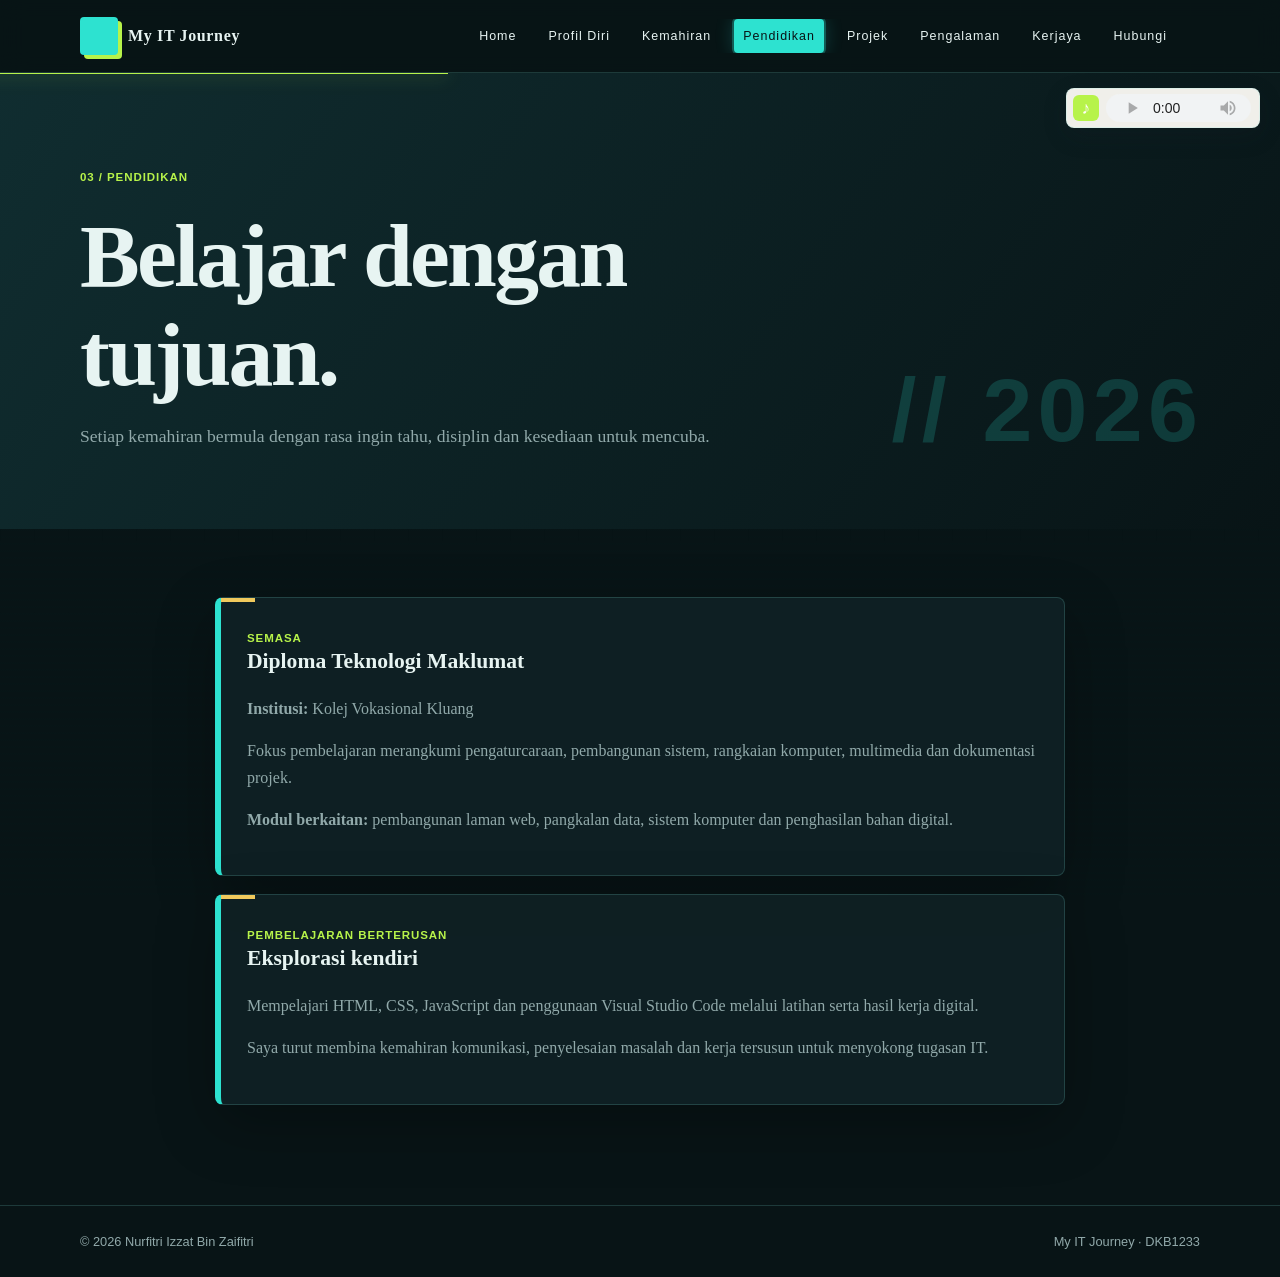
==== pendidikan.html @ c68558ab "Add files via upload" ====
<!DOCTYPE html>
<html lang="ms"><head><meta charset="UTF-8"><meta name="viewport" content="width=device-width, initial-scale=1.0"><title>Pendidikan | My IT Journey</title><link rel="stylesheet" href="style.css"><link rel="stylesheet" href="theme.css"></head><body>
<header class="topbar"><div class="container nav"><a href="index.html" class="brand"><span class="brand-mark">NI</span><span>My IT Journey</span></a><nav class="nav-links"><a href="index.html">Home</a><a href="profil.html">Profil Diri</a><a href="kemahiran.html">Kemahiran</a><a href="pendidikan.html">Pendidikan</a><a href="projek.html">Projek</a><a href="pengalaman.html">Pengalaman</a><a href="kerjaya.html">Kerjaya</a><a href="hubungi.html">Hubungi</a></nav><div class="header-audio" aria-label="Kawalan muzik latar"><span class="header-audio-label">Muzik latar</span><audio class="background-music" controls autoplay loop preload="auto" aria-label="Muzik latar portfolio"><source src="assets/music/background.mp3" type="audio/mpeg">Pelayar anda tidak menyokong audio.</audio></div></div></header>
<main><section class="page-hero"><div class="container"><span class="eyebrow">03 / PENDIDIKAN</span><h1>Belajar dengan tujuan.</h1><p>Setiap kemahiran bermula dengan rasa ingin tahu, disiplin dan kesediaan untuk mencuba.</p></div></section><section class="page-content"><div class="container timeline"><article class="card"><span class="eyebrow">SEMASA</span><h3>Diploma Teknologi Maklumat</h3><p><strong>Institusi:</strong> Kolej Vokasional Kluang</p><p>Fokus pembelajaran merangkumi pengaturcaraan, pembangunan sistem, rangkaian komputer, multimedia dan dokumentasi projek.</p><p><strong>Modul berkaitan:</strong> pembangunan laman web, pangkalan data, sistem komputer dan penghasilan bahan digital.</p></article><article class="card"><span class="eyebrow">PEMBELAJARAN BERTERUSAN</span><h3>Eksplorasi kendiri</h3><p>Mempelajari HTML, CSS, JavaScript dan penggunaan Visual Studio Code melalui latihan serta hasil kerja digital.</p><p>Saya turut membina kemahiran komunikasi, penyelesaian masalah dan kerja tersusun untuk menyokong tugasan IT.</p></article></div></section></main><footer><div class="container footer-row"><span>© 2026 Nurfitri Izzat Bin Zaifitri</span><span>My IT Journey · DKB1233</span></div></footer><script src="script.js"></script></body></html>
---- style.css ----
:root {
    --ink: #17212b;
    --muted: #61707d;
    --paper: #f5f1e9;
    --white: #fffdf8;
    --teal: #0c7775;
    --coral: #e06b4e;
    --line: #d8d1c5;
    --shadow: 0 18px 50px rgba(23, 33, 43, .10);
}

* { box-sizing: border-box; }
html { scroll-behavior: smooth; }
body { margin: 0; color: var(--ink); background: var(--paper); font-family: Georgia, 'Times New Roman', serif; line-height: 1.65; }
a { color: var(--teal); }
.container { width: min(1120px, calc(100% - 40px)); margin: auto; }
.topbar { position: sticky; top: 0; z-index: 10; background: rgba(245, 241, 233, .94); border-bottom: 1px solid var(--line); backdrop-filter: blur(12px); }
.nav { display: flex; align-items: center; justify-content: space-between; gap: 24px; min-height: 72px; }
.brand { color: var(--ink); text-decoration: none; font-weight: 700; letter-spacing: .04em; display: flex; align-items: center; gap: 10px; }
.brand-mark { display: grid; place-items: center; width: 38px; aspect-ratio: 1; color: transparent; background: var(--teal); border-radius: 50%; font-family: Arial, sans-serif; font-size: 0; }
.nav-links { display: flex; flex-wrap: wrap; justify-content: flex-end; gap: 14px; font-family: Arial, sans-serif; font-size: .78rem; }
.nav-links a { color: var(--ink); text-decoration: none; }
.nav-links a:hover { color: var(--coral); }
.header-audio { position: fixed; top: 88px; right: 20px; z-index: 15; display: flex; align-items: center; gap: 7px; width: max-content; max-width: calc(100vw - 40px); padding: 5px 8px 5px 6px; border: 1px solid var(--line); border-radius: 8px; background: rgba(255, 253, 248, .94); font: 700 .72rem Arial, sans-serif; white-space: nowrap; box-shadow: 0 8px 24px rgba(23, 33, 43, .16); }
.audio-icon { display: grid; place-items: center; flex: 0 0 26px; width: 26px; height: 26px; color: var(--white); background: var(--coral); border-radius: 6px; font: 1.1rem Georgia, serif; }
.audio-copy { display: block; min-width: 0; }
.audio-copy strong { color: var(--ink); font-size: .65rem; }
.audio-status { color: var(--teal); font-size: .58rem; letter-spacing: .1em; }
.audio-bars { display: flex; align-items: center; justify-content: center; gap: 3px; height: 26px; }
.audio-bars i { display: block; width: 3px; height: 8px; border-radius: 3px; background: var(--teal); }
.header-audio.is-playing .audio-bars i { animation: audioBar .8s ease-in-out infinite alternate; }
.header-audio.is-playing .audio-bars i:nth-child(2) { animation-delay: -.25s; }
.header-audio.is-playing .audio-bars i:nth-child(3) { animation-delay: -.5s; }
.header-audio.is-playing .audio-bars i:nth-child(4) { animation-delay: -.15s; }
.header-audio.is-playing .audio-bars i:nth-child(5) { animation-delay: -.4s; }
.header-audio audio { width: 145px; height: 28px; }
@keyframes audioBar { from { height: 5px; opacity: .55; } to { height: 24px; opacity: 1; } }
.hero { padding: 100px 0 80px; background: linear-gradient(135deg, #dcece7 0%, var(--paper) 58%, #f2d6c8 100%); }
.hero-grid { display: grid; grid-template-columns: 1.25fr .75fr; align-items: center; gap: 64px; }
.eyebrow { color: var(--coral); font: 700 .72rem/1.2 Arial, sans-serif; letter-spacing: .16em; }
h1, h2, h3 { line-height: 1.1; margin-top: 0; }
h1 { max-width: 720px; margin: 18px 0; font-size: clamp(3.5rem, 9vw, 7.5rem); letter-spacing: .02em; }
h1 span { color: var(--teal); }
h2 { font-size: clamp(2rem, 4vw, 3.3rem); margin-bottom: 26px; }
h3 { font-size: 1.35rem; }
.lead { max-width: 620px; color: var(--muted); font-size: 1.15rem; }
.actions { display: flex; flex-wrap: wrap; gap: 12px; margin: 28px 0; }
.btn { display: inline-block; padding: 11px 18px; border: 1px solid var(--teal); border-radius: 4px; text-decoration: none; font-family: Arial, sans-serif; font-weight: 700; }
.btn.primary { color: var(--white); background: var(--teal); }
.btn.ghost { color: var(--teal); }
.card, .avatar-card { background: rgba(255, 253, 248, .8); border: 1px solid var(--line); border-radius: 8px; padding: 26px; box-shadow: var(--shadow); }
.avatar-card { text-align: center; transform: rotate(2deg); }
.avatar { width: min(100%, 270px); margin: 0 auto 22px; }
.avatar img { display: block; width: 100%; }
.avatar-card p, .card p { color: var(--muted); }
audio { width: 100%; }
.section { padding: 88px 0; }
.section.alt { background: #e7efeb; }
.section-head { margin-bottom: 28px; }
.grid-3 { display: grid; grid-template-columns: repeat(3, 1fr); gap: 18px; }
.card { height: 100%; transition: transform .25s ease, box-shadow .25s ease; }
.card:hover { transform: translateY(-5px); box-shadow: 0 22px 56px rgba(23, 33, 43, .16); }
.media-box { overflow: hidden; border-radius: 6px; background: var(--ink); }
video { display: block; width: 100%; min-height: 260px; }
.cta { max-width: 850px; }
footer { padding: 28px 0; border-top: 1px solid var(--line); font: .8rem Arial, sans-serif; color: var(--muted); }
.footer-row { display: flex; justify-content: space-between; gap: 18px; }
@media (min-width: 801px) {
    .nav { display: grid; grid-template-columns: auto minmax(0, 1fr) auto; align-items: center; }
    .nav-links { flex-wrap: nowrap; min-width: 0; overflow-x: auto; scrollbar-width: none; }
    .nav-links::-webkit-scrollbar { display: none; }
    .nav-links a { flex: 0 0 auto; }
}
@media (max-width: 800px) { .nav { align-items: flex-start; flex-direction: column; padding: 14px 0; } .nav-links { justify-content: flex-start; } .header-audio { top: 76px; right: 12px; max-width: calc(100vw - 24px); padding: 4px 6px; } .audio-copy { display: none; } .header-audio audio { width: 132px; } .hero-grid, .grid-3 { grid-template-columns: 1fr; } .hero { padding-top: 65px; } .avatar-card { max-width: 420px; margin: auto; } }
@media (max-width: 520px) { .container { width: min(100% - 28px, 1120px); } h1 { font-size: 3.4rem; } .section { padding: 60px 0; } .footer-row { flex-direction: column; } }
---- theme.css ----
:root {
    --ink: #e7f4f2;
    --muted: #91a9aa;
    --paper: #081416;
    --panel: #102326;
    --teal: #2de2d0;
    --coral: #b7f34a;
    --yellow: #f0c95c;
    --line: rgba(129, 232, 221, .18);
    --shadow: 0 20px 60px rgba(0, 0, 0, .28);
}

html { background: var(--paper); }
body { position: relative; isolation: isolate; background: var(--paper); color: var(--ink); }
body.home-page main > section:not(.hero) { display: none; }
body::before { content: ''; position: fixed; inset: 0; z-index: -2; pointer-events: none; opacity: .22; background-image: linear-gradient(rgba(45,226,208,.07) 1px, transparent 1px), linear-gradient(90deg, rgba(45,226,208,.07) 1px, transparent 1px); background-size: 34px 34px; mask-image: linear-gradient(to bottom, black, transparent 80%); animation: gridDrift 18s linear infinite; }
body::after { content: ''; position: fixed; inset: 0; z-index: -1; pointer-events: none; opacity: .12; background: repeating-linear-gradient(0deg, transparent 0 5px, rgba(45,226,208,.12) 6px, transparent 7px); animation: scanLine 8s linear infinite; }
.topbar { background: rgba(8, 20, 22, .9); border-bottom-color: var(--line); }
.brand-mark { background: var(--teal); color: #081416; border-radius: 4px; box-shadow: 4px 4px 0 var(--coral); }
.nav-links a { padding: 7px 9px; border-radius: 4px; transition: background .2s, color .2s; }
.nav-links a { color: var(--ink); }
.nav-links a:hover { background: var(--teal); color: #081416; }
.nav-links a.active { color: #081416; background: var(--teal); box-shadow: 0 0 0 2px rgba(45,226,208,.28), 0 0 18px rgba(45,226,208,.25); }
.menu-toggle { display: none; border: 1px solid var(--line); border-radius: 4px; padding: 9px; background: var(--panel); cursor: pointer; }
.menu-toggle span { display: block; width: 22px; height: 2px; margin: 4px; background: var(--teal); transition: transform .2s, opacity .2s; }
.scroll-progress { position: fixed; inset: 0 auto auto 0; z-index: 20; width: 0; height: 3px; background: var(--coral); box-shadow: 0 0 12px var(--coral); transition: width .08s linear; }
.back-to-top { position: fixed; right: 22px; bottom: 22px; z-index: 9; width: 42px; aspect-ratio: 1; border: 1px solid var(--teal); border-radius: 4px; color: #081416; background: var(--teal); cursor: pointer; font: 700 1.3rem Arial, sans-serif; opacity: 0; pointer-events: none; transform: translateY(12px); transition: opacity .2s, transform .2s; }
.back-to-top.is-visible { opacity: 1; pointer-events: auto; transform: translateY(0); }
.btn.primary { color: #081416; background: var(--teal); }
.btn.ghost { color: var(--teal); }
.eyebrow, .nav-links, .tag, .filter-btn, .contact-form label { letter-spacing: .08em; }
.hero { position: relative; overflow: hidden; background: radial-gradient(circle at 82% 22%, rgba(45,226,208,.16), transparent 24%), linear-gradient(135deg, #102d30, var(--paper) 65%); }
.hero::after { content: '01'; position: absolute; right: 8%; top: 16%; color: rgba(183,243,74,.24); font: 700 9rem/1 Arial, sans-serif; }
h1 { font-weight: 700; letter-spacing: -.03em; }
h1 span { color: var(--teal); text-decoration: underline; text-decoration-color: var(--coral); text-decoration-thickness: 5px; text-underline-offset: 5px; }
.eyebrow { font-family: Arial, sans-serif; }
.card, .avatar-card { position: relative; border-color: var(--line); background: rgba(16, 35, 38, .82); box-shadow: var(--shadow); }
.page-hero, .page-content .card, .hero-content, .avatar-card, .section .card { opacity: 0; transform: translateY(18px); transition: opacity .65s ease var(--reveal-delay), transform .65s ease var(--reveal-delay); }
.page-hero.is-visible, .page-content .card.is-visible, .hero-content.is-visible, .avatar-card.is-visible, .section .card.is-visible { opacity: 1; transform: translateY(0); }
.card::before { content: ''; position: absolute; left: 0; top: 0; width: 34px; height: 4px; background: var(--yellow); animation: signalPulse 2.4s ease-in-out infinite; }
.audio-card { border-left: 5px solid var(--teal); }
.audio-card h3::before { content: 'STATUS / '; color: var(--coral); font: 700 .65rem Arial, sans-serif; letter-spacing: .12em; }
.btn { transition: transform .2s, box-shadow .2s; }
.btn:hover { transform: translate(-2px, -2px); box-shadow: 5px 5px 0 var(--yellow); }
.section.alt { background: #0c1d20; }
.section-head h2 { max-width: 740px; }
.media-box { border: 5px solid var(--teal); box-shadow: 10px 10px 0 var(--coral); }
@keyframes floatIn { from { opacity: 0; transform: translateY(20px); } to { opacity: 1; transform: translateY(0); } }
.hero-content, .avatar-card { animation: floatIn .8s ease both; }
.avatar-card { animation-delay: .15s; }
.page-hero { padding: 90px 0 60px; background: linear-gradient(125deg, #102d30, var(--paper)); }
.page-hero h1 { margin-bottom: 12px; font-size: clamp(2.8rem, 7vw, 6rem); }
.page-hero p { max-width: 680px; color: var(--muted); font-size: 1.1rem; }
.page-content { padding: 68px 0 100px; }
.page-content, .page-hero, .hero, footer { animation: pageEnter .7s ease both; }
.feature-grid { display: grid; grid-template-columns: repeat(3, minmax(0, 1fr)); gap: 18px; }
.feature-grid .card { min-height: 190px; }
.skill-progress { margin-top: 28px; }
.skill-progress h2 { margin: 8px 0 0; font-size: clamp(1.7rem, 3vw, 2.5rem); }
.progress-item { margin-top: 22px; }
.progress-label { display: flex; justify-content: space-between; gap: 20px; margin-bottom: 8px; font: 700 .86rem Arial, sans-serif; }
.progress-label span { color: var(--coral); }
.progress-track { height: 12px; overflow: hidden; border: 1px solid var(--line); border-radius: 2px; background: #071012; }
.progress-track span { display: block; width: var(--progress); height: 100%; background: linear-gradient(90deg, var(--teal), var(--coral)); box-shadow: 0 0 15px rgba(45, 226, 208, .5); animation: progressIn 1.1s ease both; transform-origin: left; }
.tag { display: inline-block; margin: 4px 4px 0 0; padding: 5px 10px; color: #081416; background: var(--teal); border-radius: 3px; font: 700 .75rem Arial, sans-serif; }
.timeline { display: grid; gap: 18px; max-width: 850px; }
.timeline .card { border-left: 6px solid var(--teal); }
.project-toolbar { display: flex; flex-wrap: wrap; gap: 10px; margin-bottom: 22px; }
.filter-btn { padding: 9px 14px; border: 1px solid var(--line); border-radius: 3px; background: var(--panel); color: var(--ink); cursor: pointer; font: 700 .8rem Arial, sans-serif; }
.filter-btn.active, .filter-btn:hover { color: #081416; background: var(--teal); }
.contact-form { display: grid; gap: 14px; max-width: 680px; }
.contact-form label { font: 700 .82rem Arial, sans-serif; }
.contact-form input, .contact-form textarea { width: 100%; margin-top: 5px; padding: 13px; border: 1px solid var(--line); border-radius: 3px; background: #081416; color: var(--ink); font: inherit; }
.contact-form textarea { min-height: 140px; resize: vertical; }
.form-status { color: var(--teal); font-weight: 700; }
.page-hero { position: relative; overflow: hidden; }
.page-hero::before { content: ''; position: absolute; top: 0; left: -20%; width: 55%; height: 1px; background: var(--coral); box-shadow: 0 0 18px var(--coral); animation: heroSweep 5s ease-in-out infinite; }
.page-hero::after { content: '// 2026'; position: absolute; right: 6%; bottom: 16%; color: rgba(45,226,208,.18); font: 700 clamp(2rem, 7vw, 6rem)/1 Arial, sans-serif; letter-spacing: .06em; animation: codeFloat 4s ease-in-out infinite; pointer-events: none; }
.page-hero.is-visible h1 { animation: innerTitleReveal .9s cubic-bezier(.2,.8,.2,1) .15s both; }
.page-hero.is-visible .eyebrow { animation: innerEyebrow .7s ease both; }
.page-content .card.is-visible { animation: cardRise .75s cubic-bezier(.2,.8,.2,1) var(--reveal-delay) both; }
.page-content .card:hover { border-color: var(--teal); }
.page-content .tag { animation: tagPop .5s ease both; }
.page-content .tag:nth-child(2) { animation-delay: .08s; }
.page-content .tag:nth-child(3) { animation-delay: .16s; }
.page-content .tag:nth-child(4) { animation-delay: .24s; }
.project-toolbar { animation: toolbarSlide .7s ease .2s both; }
.filter-btn { transition: transform .2s, color .2s, background .2s; }
.filter-btn:active { transform: scale(.94); }
@keyframes heroSweep { 0%, 100% { transform: translateX(0); opacity: .3; } 50% { transform: translateX(215%); opacity: 1; } }
@keyframes codeFloat { 0%, 100% { transform: translateY(0) rotate(-2deg); opacity: .45; } 50% { transform: translateY(-10px) rotate(2deg); opacity: .8; } }
@keyframes innerTitleReveal { from { opacity: 0; clip-path: inset(0 100% 0 0); transform: translateX(-18px); } to { opacity: 1; clip-path: inset(0 0 0 0); transform: translateX(0); } }
@keyframes innerEyebrow { from { opacity: 0; transform: translateX(-12px); } to { opacity: 1; transform: translateX(0); } }
@keyframes cardRise { from { opacity: 0; transform: translateY(24px) scale(.98); } to { opacity: 1; transform: translateY(0) scale(1); } }
@keyframes tagPop { from { opacity: 0; transform: translateY(6px) scale(.85); } to { opacity: 1; transform: translateY(0) scale(1); } }
@keyframes toolbarSlide { from { opacity: 0; transform: translateX(-14px); } to { opacity: 1; transform: translateX(0); } }
@keyframes gridDrift { from { background-position: 0 0, 0 0; } to { background-position: 34px 34px, 34px 34px; } }
@keyframes scanLine { from { transform: translateY(-10%); } to { transform: translateY(10%); } }
@keyframes signalPulse { 0%, 100% { opacity: .55; width: 34px; } 50% { opacity: 1; width: 58px; } }
@keyframes pageEnter { from { opacity: 0; transform: translateY(14px); } to { opacity: 1; transform: translateY(0); } }
@keyframes progressIn { from { transform: scaleX(0); } to { transform: scaleX(1); } }
@media (prefers-reduced-motion: reduce) { *, *::before, *::after { animation-duration: .01ms !important; animation-iteration-count: 1 !important; scroll-behavior: auto !important; } }
@media (max-width: 800px) { .feature-grid { grid-template-columns: 1fr; } .page-hero { padding-top: 60px; } .menu-toggle { display: block; margin-left: auto; } .nav { position: relative; } .nav-links { display: none; width: 100%; padding: 10px 0 4px; } .nav-links.is-open { display: flex; } }
@media (prefers-reduced-motion: reduce) { .page-hero, .page-content .card, .hero-content, .avatar-card, .section .card { opacity: 1; transform: none; transition: none; } }
.page-hero, .page-content .card, .page-content .tag, .project-toolbar { animation-play-state: running; }
.home-page .hero::before, .home-page .avatar-card, .home-page .audio-card { animation-play-state: running; }
@media (prefers-reduced-motion: reduce) { .page-hero::before, .page-hero::after, .page-hero.is-visible h1, .page-hero.is-visible .eyebrow, .page-content .card.is-visible, .page-content .tag, .project-toolbar, .home-page .hero::before, .home-page .hero-content, .home-page .avatar-card, .home-page .audio-card { animation: none !important; } }
.home-page .hero::before { content: ''; position: absolute; top: 14%; left: 52%; width: 42vw; height: 42vw; max-width: 560px; max-height: 560px; border: 1px solid rgba(45,226,208,.2); border-radius: 50%; box-shadow: 0 0 0 18px rgba(45,226,208,.03), 0 0 0 42px rgba(183,243,74,.025); animation: orbitRing 16s linear infinite; pointer-events: none; }
.home-page .hero-content.is-visible { animation: homeContentIn .95s cubic-bezier(.2,.8,.2,1) both; }
.home-page .hero-content.is-visible .eyebrow { animation: signalReveal .8s ease .2s both; }
.home-page .hero-content.is-visible h1 { animation: titleReveal 1s cubic-bezier(.2,.8,.2,1) .28s both; }
.home-page .hero-content.is-visible .lead { animation: textReveal .8s ease .45s both; }
.home-page .hero-content.is-visible .career-statement { animation: textReveal .8s ease .58s both; }
.home-page .avatar-card.is-visible { animation: avatarReveal 1s cubic-bezier(.2,.8,.2,1) .2s both, avatarFloat 5s ease-in-out 1.4s infinite; }
.home-page .avatar-card:hover { transform: rotate(0) translateY(-10px) scale(1.02); }
.home-page .audio-card { animation: audioPulse 3s ease-in-out 1.5s infinite; }
@keyframes homeContentIn { from { opacity: 0; transform: translateX(-28px); } to { opacity: 1; transform: translateX(0); } }
@keyframes signalReveal { from { opacity: 0; letter-spacing: .35em; } to { opacity: 1; letter-spacing: .08em; } }
@keyframes titleReveal { from { opacity: 0; transform: translateY(18px) skewY(2deg); } to { opacity: 1; transform: translateY(0) skewY(0); } }
@keyframes textReveal { from { opacity: 0; transform: translateY(10px); } to { opacity: 1; transform: translateY(0); } }
@keyframes avatarReveal { from { opacity: 0; transform: translateY(26px) rotate(7deg) scale(.94); } to { opacity: 1; transform: translateY(0) rotate(2deg) scale(1); } }
@keyframes avatarFloat { 0%, 100% { margin-top: 0; } 50% { margin-top: -8px; } }
@keyframes audioPulse { 0%, 100% { box-shadow: var(--shadow); } 50% { box-shadow: 0 0 0 3px rgba(45,226,208,.12), 0 20px 60px rgba(0,0,0,.28); } }
@keyframes orbitRing { from { transform: rotate(0) translateX(12px) rotate(0); } to { transform: rotate(360deg) translateX(12px) rotate(-360deg); } }
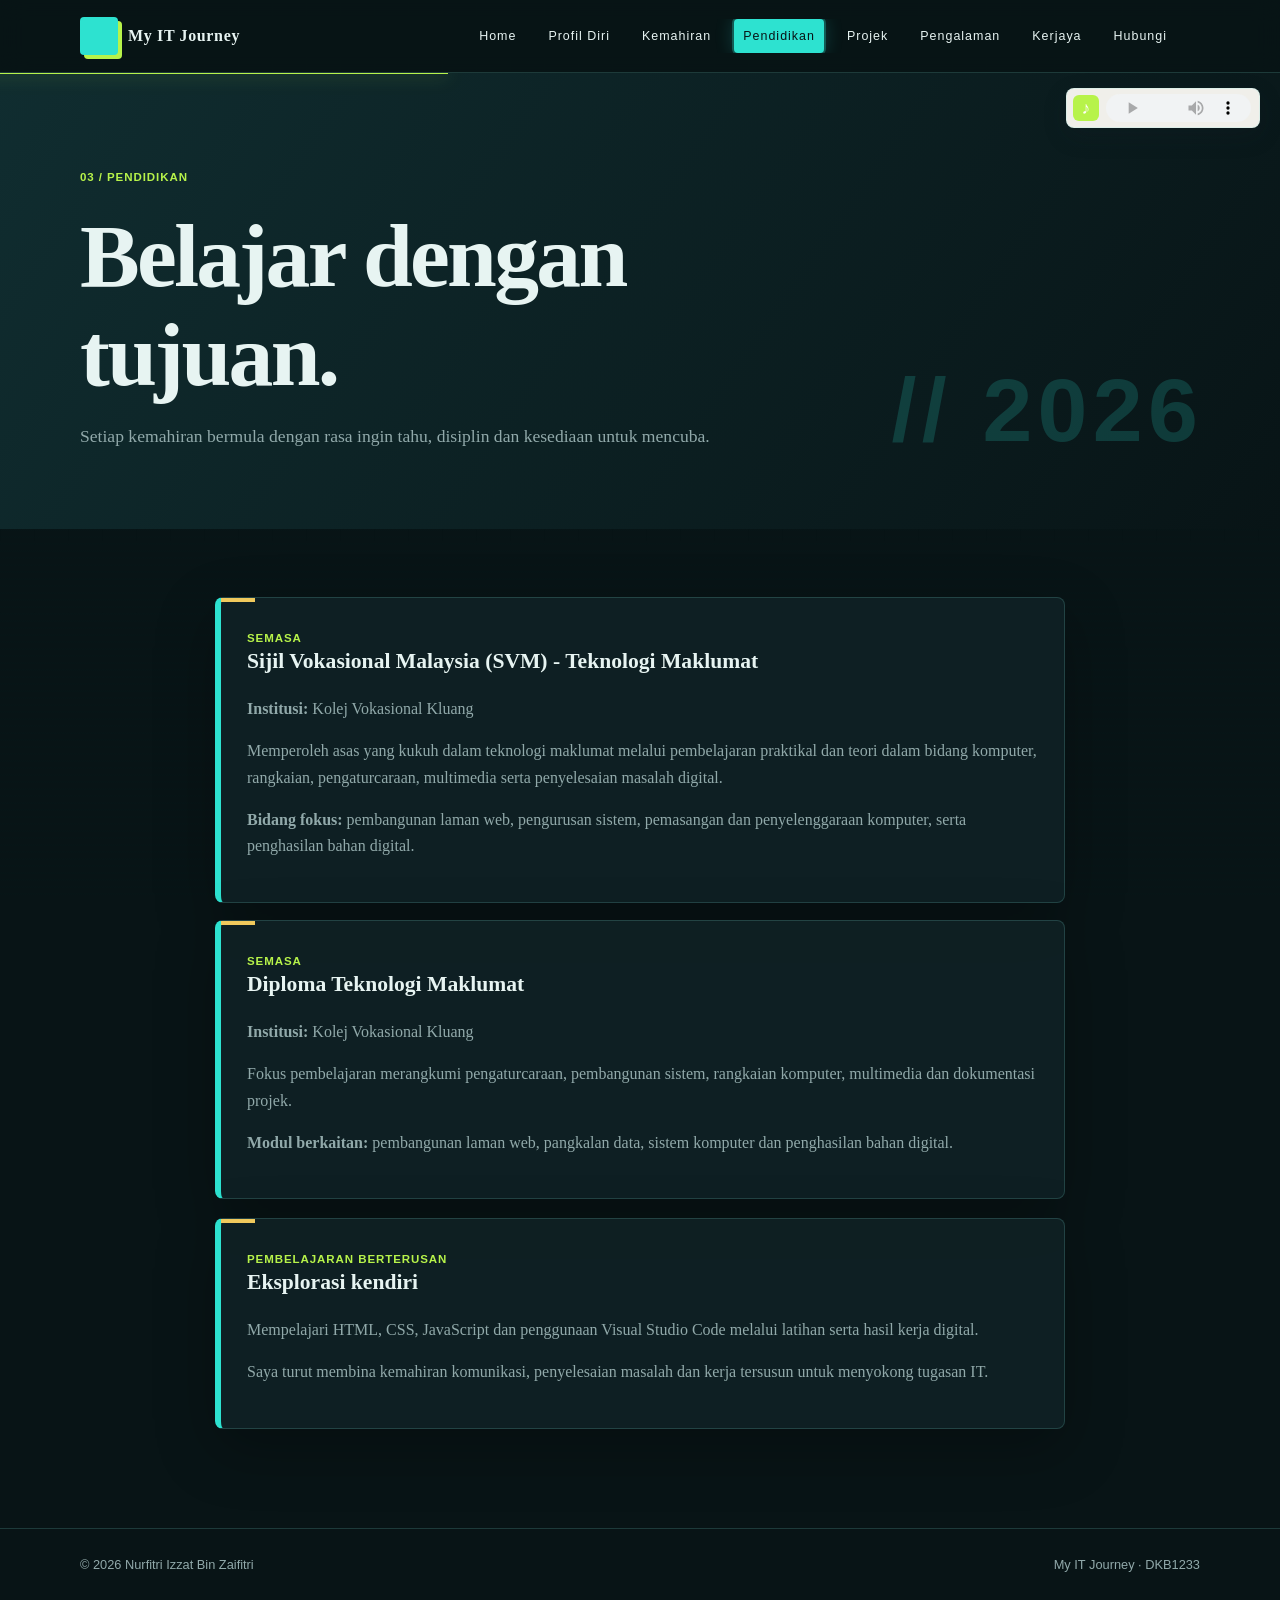
==== commit 90fb250e: "Add files via upload" ====
--- a/pendidikan.html
+++ b/pendidikan.html
@@ -1,4 +1,4 @@
 <!DOCTYPE html>
 <html lang="ms"><head><meta charset="UTF-8"><meta name="viewport" content="width=device-width, initial-scale=1.0"><title>Pendidikan | My IT Journey</title><link rel="stylesheet" href="style.css"><link rel="stylesheet" href="theme.css"></head><body>
 <header class="topbar"><div class="container nav"><a href="index.html" class="brand"><span class="brand-mark">NI</span><span>My IT Journey</span></a><nav class="nav-links"><a href="index.html">Home</a><a href="profil.html">Profil Diri</a><a href="kemahiran.html">Kemahiran</a><a href="pendidikan.html">Pendidikan</a><a href="projek.html">Projek</a><a href="pengalaman.html">Pengalaman</a><a href="kerjaya.html">Kerjaya</a><a href="hubungi.html">Hubungi</a></nav><div class="header-audio" aria-label="Kawalan muzik latar"><span class="header-audio-label">Muzik latar</span><audio class="background-music" controls autoplay loop preload="auto" aria-label="Muzik latar portfolio"><source src="assets/music/background.mp3" type="audio/mpeg">Pelayar anda tidak menyokong audio.</audio></div></div></header>
-<main><section class="page-hero"><div class="container"><span class="eyebrow">03 / PENDIDIKAN</span><h1>Belajar dengan tujuan.</h1><p>Setiap kemahiran bermula dengan rasa ingin tahu, disiplin dan kesediaan untuk mencuba.</p></div></section><section class="page-content"><div class="container timeline"><article class="card"><span class="eyebrow">SEMASA</span><h3>Diploma Teknologi Maklumat</h3><p><strong>Institusi:</strong> Kolej Vokasional Kluang</p><p>Fokus pembelajaran merangkumi pengaturcaraan, pembangunan sistem, rangkaian komputer, multimedia dan dokumentasi projek.</p><p><strong>Modul berkaitan:</strong> pembangunan laman web, pangkalan data, sistem komputer dan penghasilan bahan digital.</p></article><article class="card"><span class="eyebrow">PEMBELAJARAN BERTERUSAN</span><h3>Eksplorasi kendiri</h3><p>Mempelajari HTML, CSS, JavaScript dan penggunaan Visual Studio Code melalui latihan serta hasil kerja digital.</p><p>Saya turut membina kemahiran komunikasi, penyelesaian masalah dan kerja tersusun untuk menyokong tugasan IT.</p></article></div></section></main><footer><div class="container footer-row"><span>© 2026 Nurfitri Izzat Bin Zaifitri</span><span>My IT Journey · DKB1233</span></div></footer><script src="script.js"></script></body></html>
+<main><section class="page-hero"><div class="container"><span class="eyebrow">03 / PENDIDIKAN</span><h1>Belajar dengan tujuan.</h1><p>Setiap kemahiran bermula dengan rasa ingin tahu, disiplin dan kesediaan untuk mencuba.</p></div></section><section class="page-content"><div class="container timeline"><article class="card"><span class="eyebrow">SEMASA</span><h3>Sijil Vokasional Malaysia (SVM) - Teknologi Maklumat</h3><p><strong>Institusi:</strong> Kolej Vokasional Kluang</p><p>Memperoleh asas yang kukuh dalam teknologi maklumat melalui pembelajaran praktikal dan teori dalam bidang komputer, rangkaian, pengaturcaraan, multimedia serta penyelesaian masalah digital.</p><p><strong>Bidang fokus:</strong> pembangunan laman web, pengurusan sistem, pemasangan dan penyelenggaraan komputer, serta penghasilan bahan digital.</p></article><article class="card"><span class="eyebrow">SEMASA</span><h3>Diploma Teknologi Maklumat</h3><p><strong>Institusi:</strong> Kolej Vokasional Kluang</p><p>Fokus pembelajaran merangkumi pengaturcaraan, pembangunan sistem, rangkaian komputer, multimedia dan dokumentasi projek.</p><p><strong>Modul berkaitan:</strong> pembangunan laman web, pangkalan data, sistem komputer dan penghasilan bahan digital.</p></article><article class="card"><span class="eyebrow">PEMBELAJARAN BERTERUSAN</span><h3>Eksplorasi kendiri</h3><p>Mempelajari HTML, CSS, JavaScript dan penggunaan Visual Studio Code melalui latihan serta hasil kerja digital.</p><p>Saya turut membina kemahiran komunikasi, penyelesaian masalah dan kerja tersusun untuk menyokong tugasan IT.</p></article></div></section></main><footer><div class="container footer-row"><span>© 2026 Nurfitri Izzat Bin Zaifitri</span><span>My IT Journey · DKB1233</span></div></footer><script src="script.js"></script></body></html>
--- a/style.css
+++ b/style.css
@@ -35,6 +35,7 @@
 .header-audio.is-playing .audio-bars i:nth-child(5) { animation-delay: -.4s; }
 .header-audio audio { width: 145px; height: 28px; }
 @keyframes audioBar { from { height: 5px; opacity: .55; } to { height: 24px; opacity: 1; } }
+.menu-toggle { display: none; align-items: center; gap: 7px; color: var(--ink); font: 700 .75rem Arial, sans-serif; }
 .hero { padding: 100px 0 80px; background: linear-gradient(135deg, #dcece7 0%, var(--paper) 58%, #f2d6c8 100%); }
 .hero-grid { display: grid; grid-template-columns: 1.25fr .75fr; align-items: center; gap: 64px; }
 .eyebrow { color: var(--coral); font: 700 .72rem/1.2 Arial, sans-serif; letter-spacing: .16em; }
@@ -71,5 +72,5 @@
     .nav-links::-webkit-scrollbar { display: none; }
     .nav-links a { flex: 0 0 auto; }
 }
-@media (max-width: 800px) { .nav { align-items: flex-start; flex-direction: column; padding: 14px 0; } .nav-links { justify-content: flex-start; } .header-audio { top: 76px; right: 12px; max-width: calc(100vw - 24px); padding: 4px 6px; } .audio-copy { display: none; } .header-audio audio { width: 132px; } .hero-grid, .grid-3 { grid-template-columns: 1fr; } .hero { padding-top: 65px; } .avatar-card { max-width: 420px; margin: auto; } }
+@media (max-width: 800px) { .nav { align-items: flex-start; flex-direction: column; padding: 14px 0; } .nav-links { justify-content: flex-start; } .menu-toggle { display: flex; margin-left: auto; padding: 10px 13px; border: 1px solid var(--teal); border-radius: 8px; background: var(--white); } .menu-toggle::after { content: 'Menu'; } .header-audio { top: 76px; right: 12px; max-width: calc(100vw - 24px); padding: 4px 6px; } .audio-copy { display: none; } .header-audio audio { width: 132px; } .hero-grid, .grid-3 { grid-template-columns: 1fr; } .hero { padding-top: 65px; } .avatar-card { max-width: 420px; margin: auto; } }
 @media (max-width: 520px) { .container { width: min(100% - 28px, 1120px); } h1 { font-size: 3.4rem; } .section { padding: 60px 0; } .footer-row { flex-direction: column; } }
